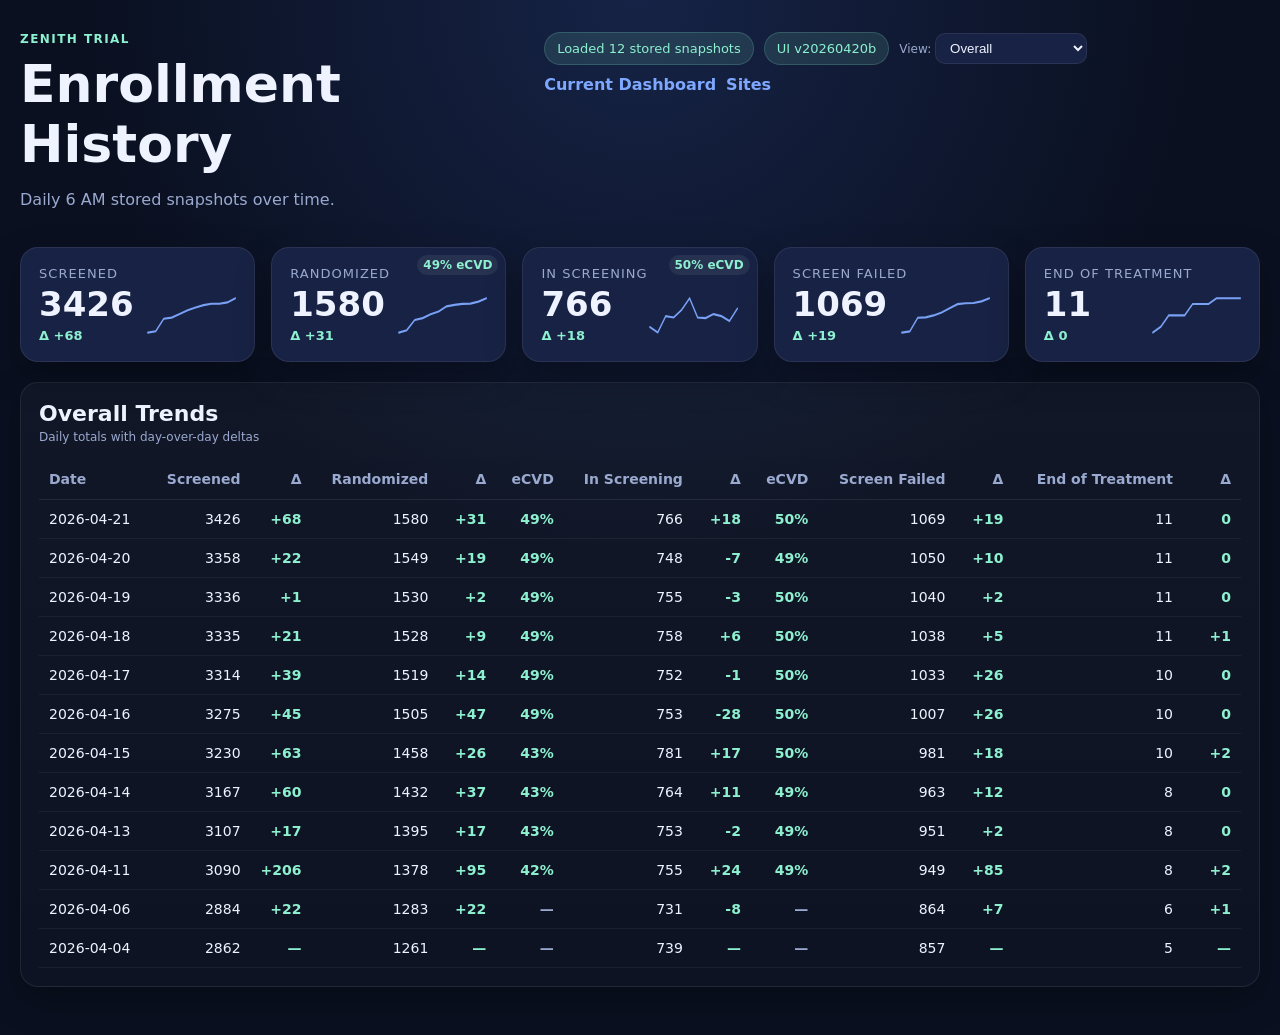
==== history.html @ 69dacec6 "Initial ZENITH dashboard import" ====
<!DOCTYPE html>
<html lang="en">
<head>
  <meta charset="UTF-8" />
  <meta name="viewport" content="width=device-width, initial-scale=1.0" />
  <title>ZENITH Enrollment History</title>
  <link rel="stylesheet" href="./styles.css?v=20260420b" />
</head>
<body>
  <div class="page">
    <header class="hero">
      <div>
        <p class="eyebrow">ZENITH Trial</p>
        <h1>Enrollment History</h1>
        <p class="muted">Daily 6 AM stored snapshots over time.</p>
      </div>
      <div class="hero-side">
        <div class="pill-wrap">
          <div id="history-updated-at" class="pill">Loading history</div>
          <div class="pill small">UI v20260420b</div>
          <label class="muted small">View: <select id="trend-select"></select></label>
          <a href="/" class="refresh-link">Current Dashboard</a>
          <a href="/sites.html" class="refresh-link">Sites</a>
        </div>
      </div>
    </header>

    <section class="summary-grid" id="sparkline-grid"></section>

    <section class="card">
      <div class="card-header">
        <div>
          <h2 id="trend-title">Overall Trends</h2>
          <span id="trend-subtitle" class="muted small">Daily totals with day-over-day deltas</span>
        </div>
      </div>
      <div class="table-wrap">
        <table>
          <thead>
            <tr>
              <th>Date</th>
              <th class="metric-col">Screened</th>
              <th class="delta-col">Δ</th>
              <th class="metric-col">Randomized</th>
              <th class="delta-col">Δ</th>
              <th class="metric-col">eCVD</th>
              <th class="metric-col">In Screening</th>
              <th class="delta-col">Δ</th>
              <th class="metric-col">eCVD</th>
              <th class="metric-col">Screen Failed</th>
              <th class="delta-col">Δ</th>
              <th class="metric-col">End of Treatment</th>
              <th class="delta-col">Δ</th>
            </tr>
          </thead>
          <tbody id="history-body">
            <tr><td colspan="13" class="muted">Loading…</td></tr>
          </tbody>
        </table>
      </div>
    </section>
  </div>

  <script src="./history.js?v=20260420b"></script>
</body>
</html>
---- styles.css ----
:root {
  --bg: #0a1020;
  --panel: #111831;
  --panel2: #182244;
  --text: #eef3ff;
  --muted: #9aa9cf;
  --border: rgba(255,255,255,0.08);
  --accent: #7ea8ff;
  --accent2: #8df0cf;
  --shadow: 0 14px 36px rgba(0,0,0,0.28);
}
* { box-sizing: border-box; }
html, body {
  margin: 0;
  padding: 0;
  background: radial-gradient(circle at top, #162346 0%, var(--bg) 46%);
  color: var(--text);
  font-family: Inter, ui-sans-serif, system-ui, -apple-system, BlinkMacSystemFont, "Segoe UI", sans-serif;
}
.page {
  max-width: 1380px;
  margin: 0 auto;
  padding: 32px 20px 48px;
}
.hero {
  display: flex;
  justify-content: space-between;
  gap: 18px;
  align-items: flex-start;
  margin-bottom: 22px;
}
.eyebrow {
  margin: 0 0 8px;
  text-transform: uppercase;
  letter-spacing: 0.12em;
  color: var(--accent2);
  font-size: 12px;
  font-weight: 800;
}
h1 { margin: 0 0 8px; font-size: clamp(32px, 5vw, 52px); }
h2 { margin: 0; font-size: 22px; }
.muted { color: var(--muted); }
.small { font-size: 12px; }
.pill {
  display: inline-flex;
  align-items: center;
  padding: 8px 12px;
  border-radius: 999px;
  background: rgba(141,240,207,0.12);
  border: 1px solid rgba(141,240,207,0.18);
  color: var(--accent2);
  font-size: 13px;
}

.pill-wrap {
  display: flex;
  align-items: center;
  gap: 10px;
  flex-wrap: wrap;
}

.refresh-link {
  color: var(--accent);
  text-decoration: none;
  font-weight: 700;
}

.refresh-link:hover {
  text-decoration: underline;
}
.summary-grid {
  display: grid;
  grid-template-columns: repeat(5, minmax(0, 1fr));
  gap: 16px;
  margin-bottom: 20px;
}
.card, .summary-card {
  background: linear-gradient(180deg, rgba(255,255,255,0.03), rgba(255,255,255,0.015));
  border: 1px solid var(--border);
  border-radius: 18px;
  box-shadow: var(--shadow);
}
.summary-card {
  padding: 18px;
  background: var(--panel2);
  position: relative;
}
.summary-card-trend {
  display: flex;
  flex-direction: column;
  gap: 3px;
}
.summary-label-full {
  margin-bottom: 0 !important;
}
.summary-row {
  display: flex;
  align-items: center;
  justify-content: space-between;
  gap: 16px;
  min-width: 0;
}
.summary-main {
  min-width: 92px;
  flex: 0 0 92px;
}
.summary-label {
  color: var(--muted);
  font-size: 13px;
  text-transform: uppercase;
  letter-spacing: 0.08em;
  margin-bottom: 10px;
}
.summary-card-corner {
  position: absolute;
  top: 7px;
  right: 7px;
  font-size: 12px;
  font-weight: 800;
  color: var(--accent2);
  text-align: right;
  background-color: #ffffff11;
  padding: 3px 6px;
  border-radius: 10px;
}
.summary-card-corner.hidden {
  display: none;
}
.summary-value {
  font-size: 34px;
  font-weight: 800;
}
.card {
  padding: 18px;
}
.card-header {
  display: flex;
  justify-content: space-between;
  gap: 12px;
  align-items: center;
  margin-bottom: 14px;
}
.table-wrap {
  width: 100%;
  overflow-x: auto;
}
table {
  width: 100%;
  border-collapse: collapse;
  font-size: 14px;
}
thead th {
  text-align: left;
  color: var(--muted);
  font-weight: 700;
  padding: 12px 10px;
  border-bottom: 1px solid var(--border);
}

th.delta-col {
  text-align: right;
  width: 58px;
}

thead th.metric-col {
  text-align: right;
}

.sort-btn {
  appearance: none;
  border: 0;
  background: transparent;
  color: inherit;
  font: inherit;
  font-weight: 700;
  padding: 0;
  cursor: pointer;
}

.sort-btn:hover {
  color: var(--text);
}

th.metric-col {
  text-align: right;
}

th.metric-col .sort-btn {
  width: 100%;
  display: block;
  text-align: right !important;
}

th.metric-col .sort-indicator {
  display: inline-block;
  min-width: 1em;
  margin-left: 4px;
}

.sort-indicator {
  display: inline-block;
  min-width: 1em;
  color: var(--accent2);
}
tbody td {
  padding: 11px 10px;
  border-bottom: 1px solid rgba(255,255,255,0.05);
}
.country-link {
  color: var(--text);
  text-decoration: none;
  font-weight: 700;
}
.country-link:hover {
  color: var(--accent2);
  text-decoration: underline;
}
tbody tr:hover {
  background: rgba(255,255,255,0.03);
}
.number { text-align: right; }
.delta-cell {
  color: var(--accent2);
  font-weight: 700;
}
.delta-cell.down {
  color: #ff9aa8;
}
.delta-cell.blank {
  color: transparent;
}
.ecvd-cell {
  color: var(--accent2);
  font-weight: 700;
}
.ecvd-cell.blank {
  color: var(--muted);
  font-weight: 600;
}
.delta {
  margin-top: 4px;
  color: var(--accent2);
  font-size: 13px;
  font-weight: 700;
}
.delta.down {
  color: #ff9aa8;
}
.sparkline {
  width: 100%;
  height: 56px;
  margin-top: 10px;
  color: var(--accent);
  opacity: 0.95;
}
.sparkline-side {
  width: min(110px, 100%);
  min-width: 0;
  max-width: 110px;
  height: 40px;
  margin-top: 0;
  flex: 0 1 110px;
}
select {
  background: var(--panel2);
  color: var(--text);
  border: 1px solid var(--border);
  border-radius: 10px;
  padding: 6px 10px;
}
@media (max-width: 1100px) {
  .summary-grid { grid-template-columns: repeat(2, minmax(0, 1fr)); }
}
@media (max-width: 720px) {
  .hero { flex-direction: column; }
  .summary-grid { grid-template-columns: 1fr; }
}
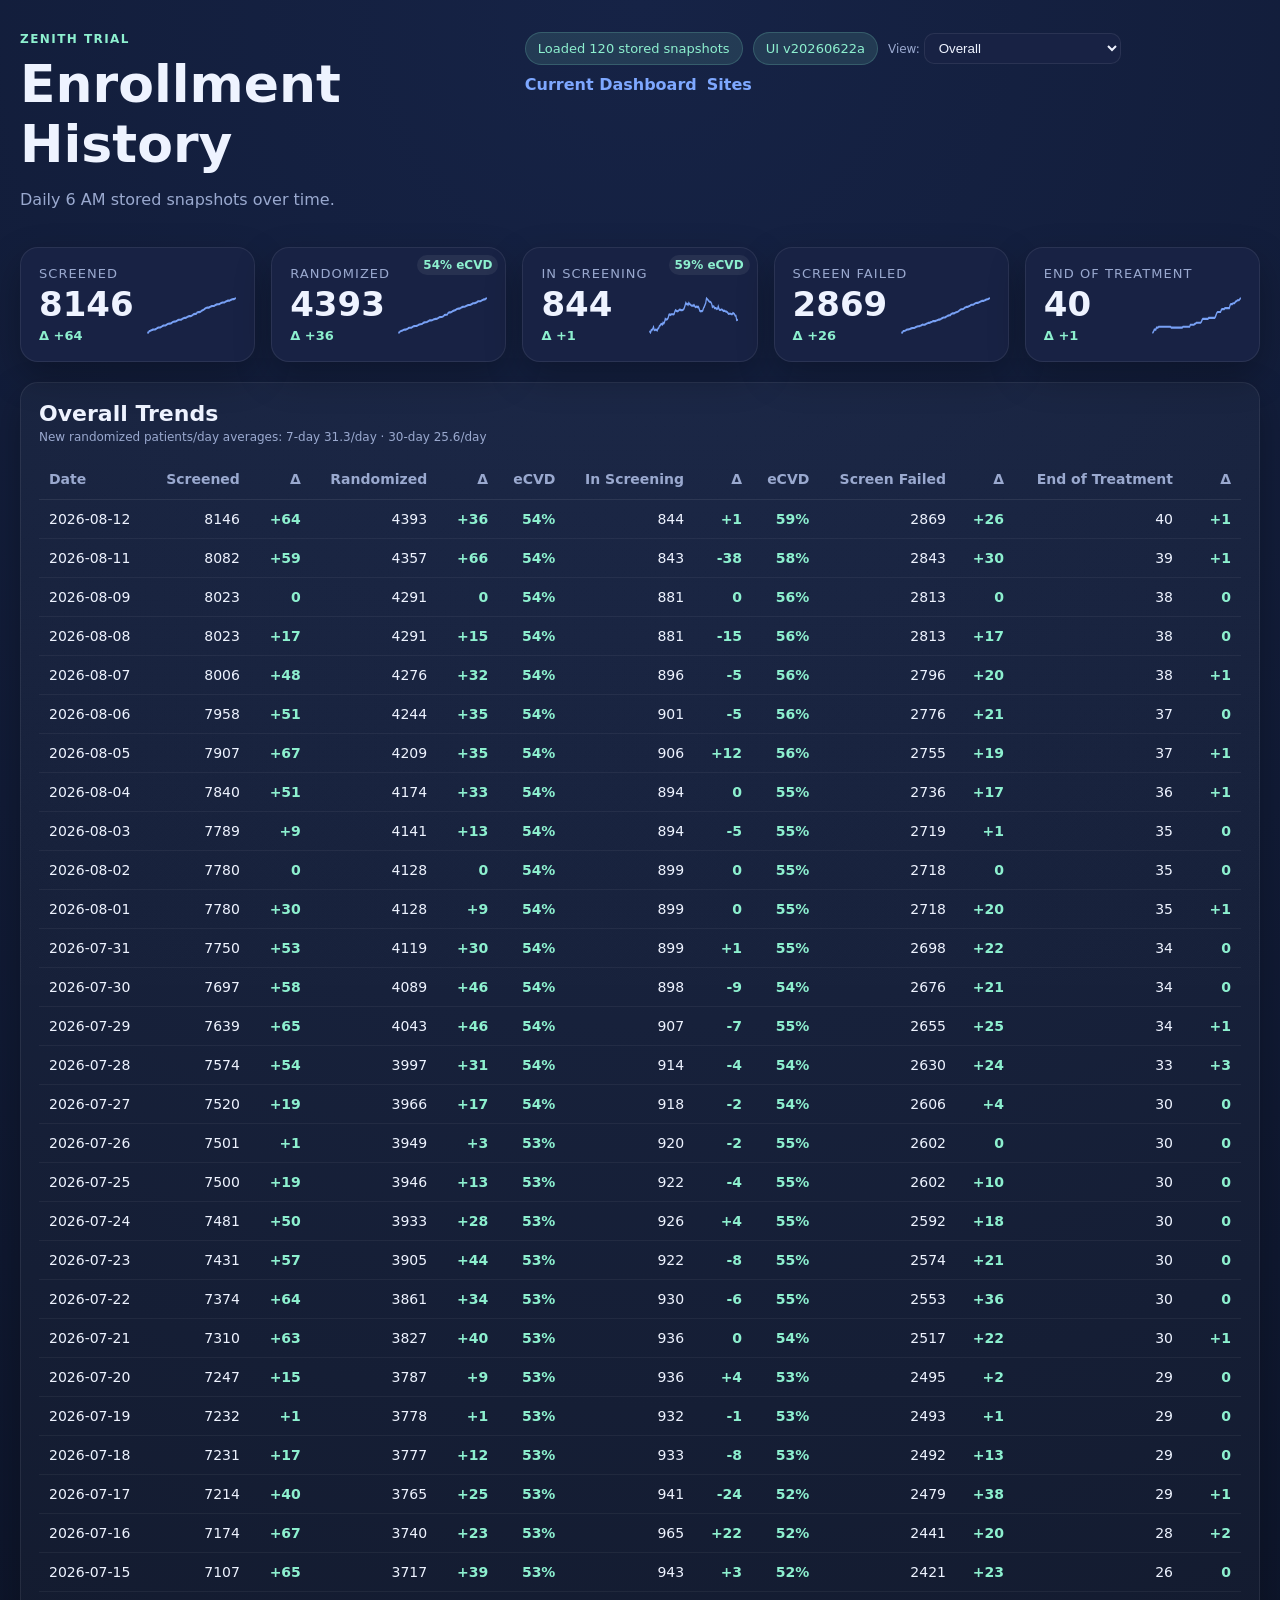
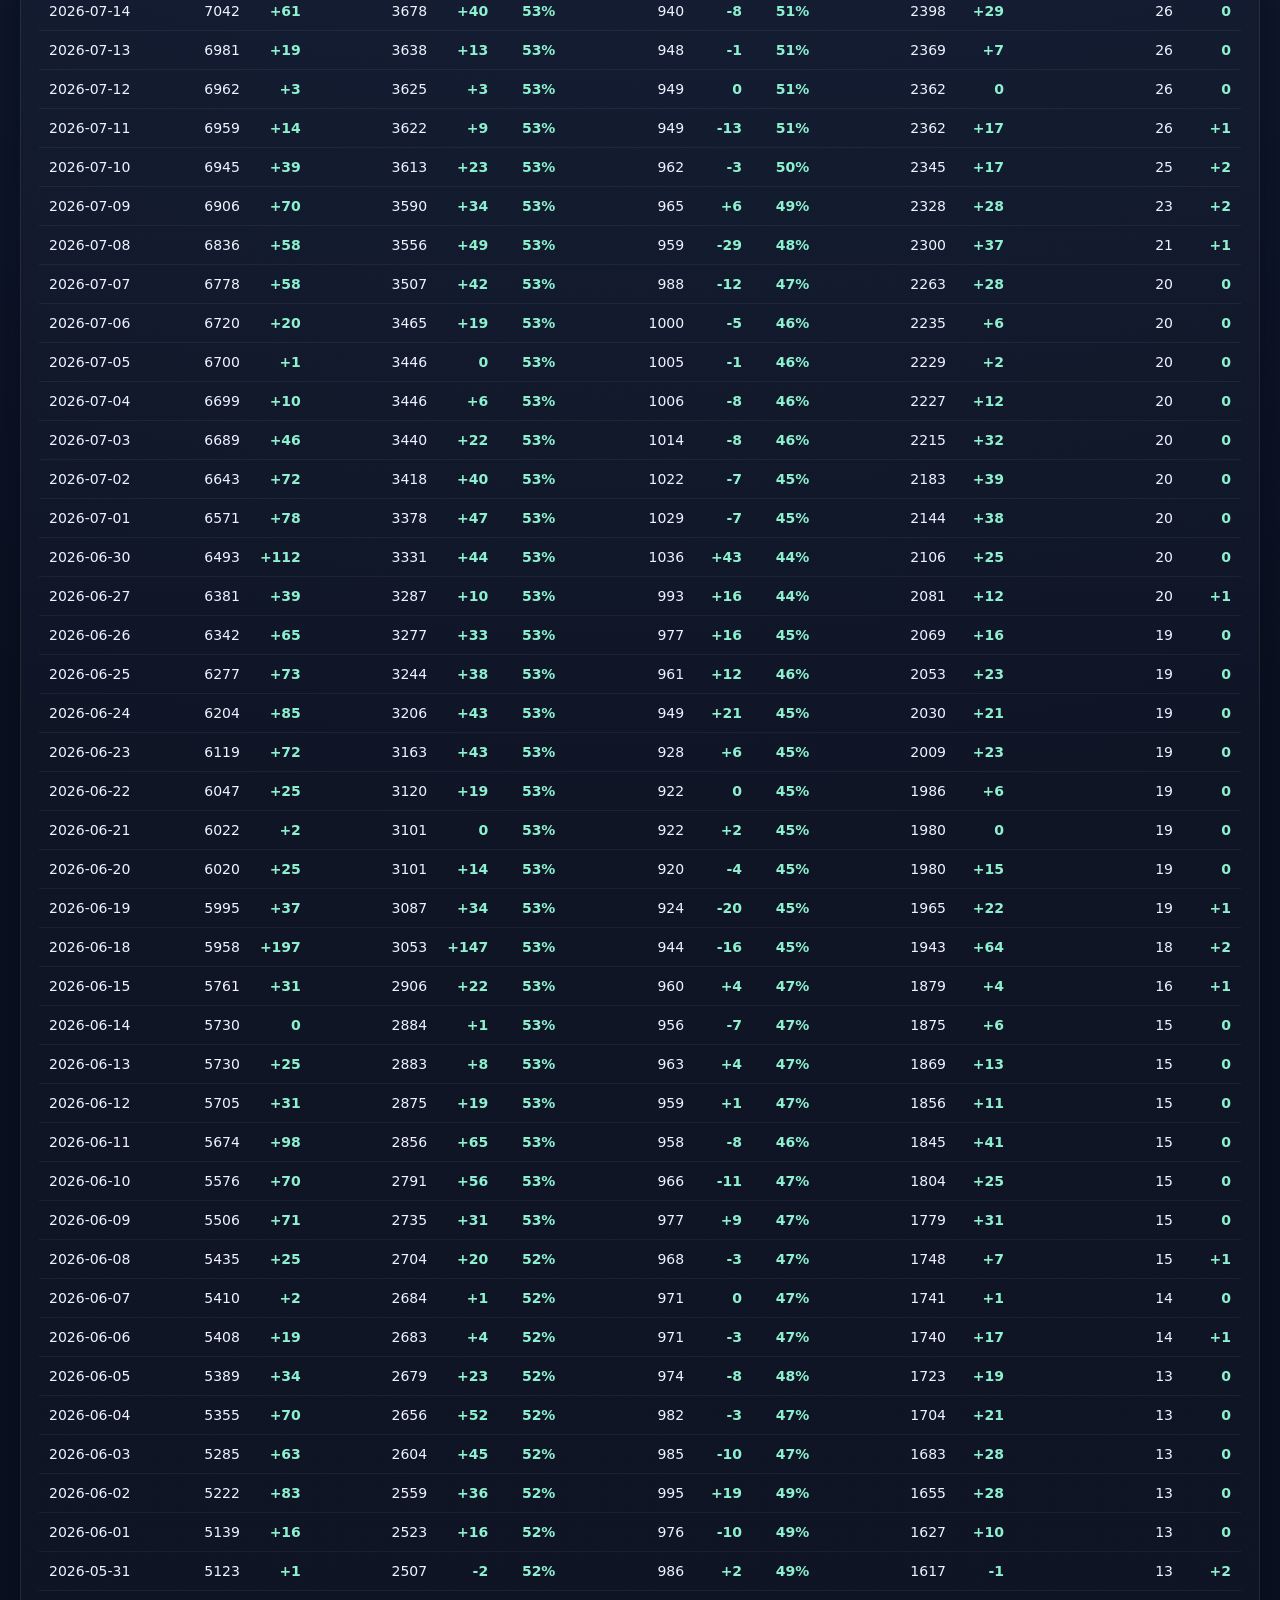
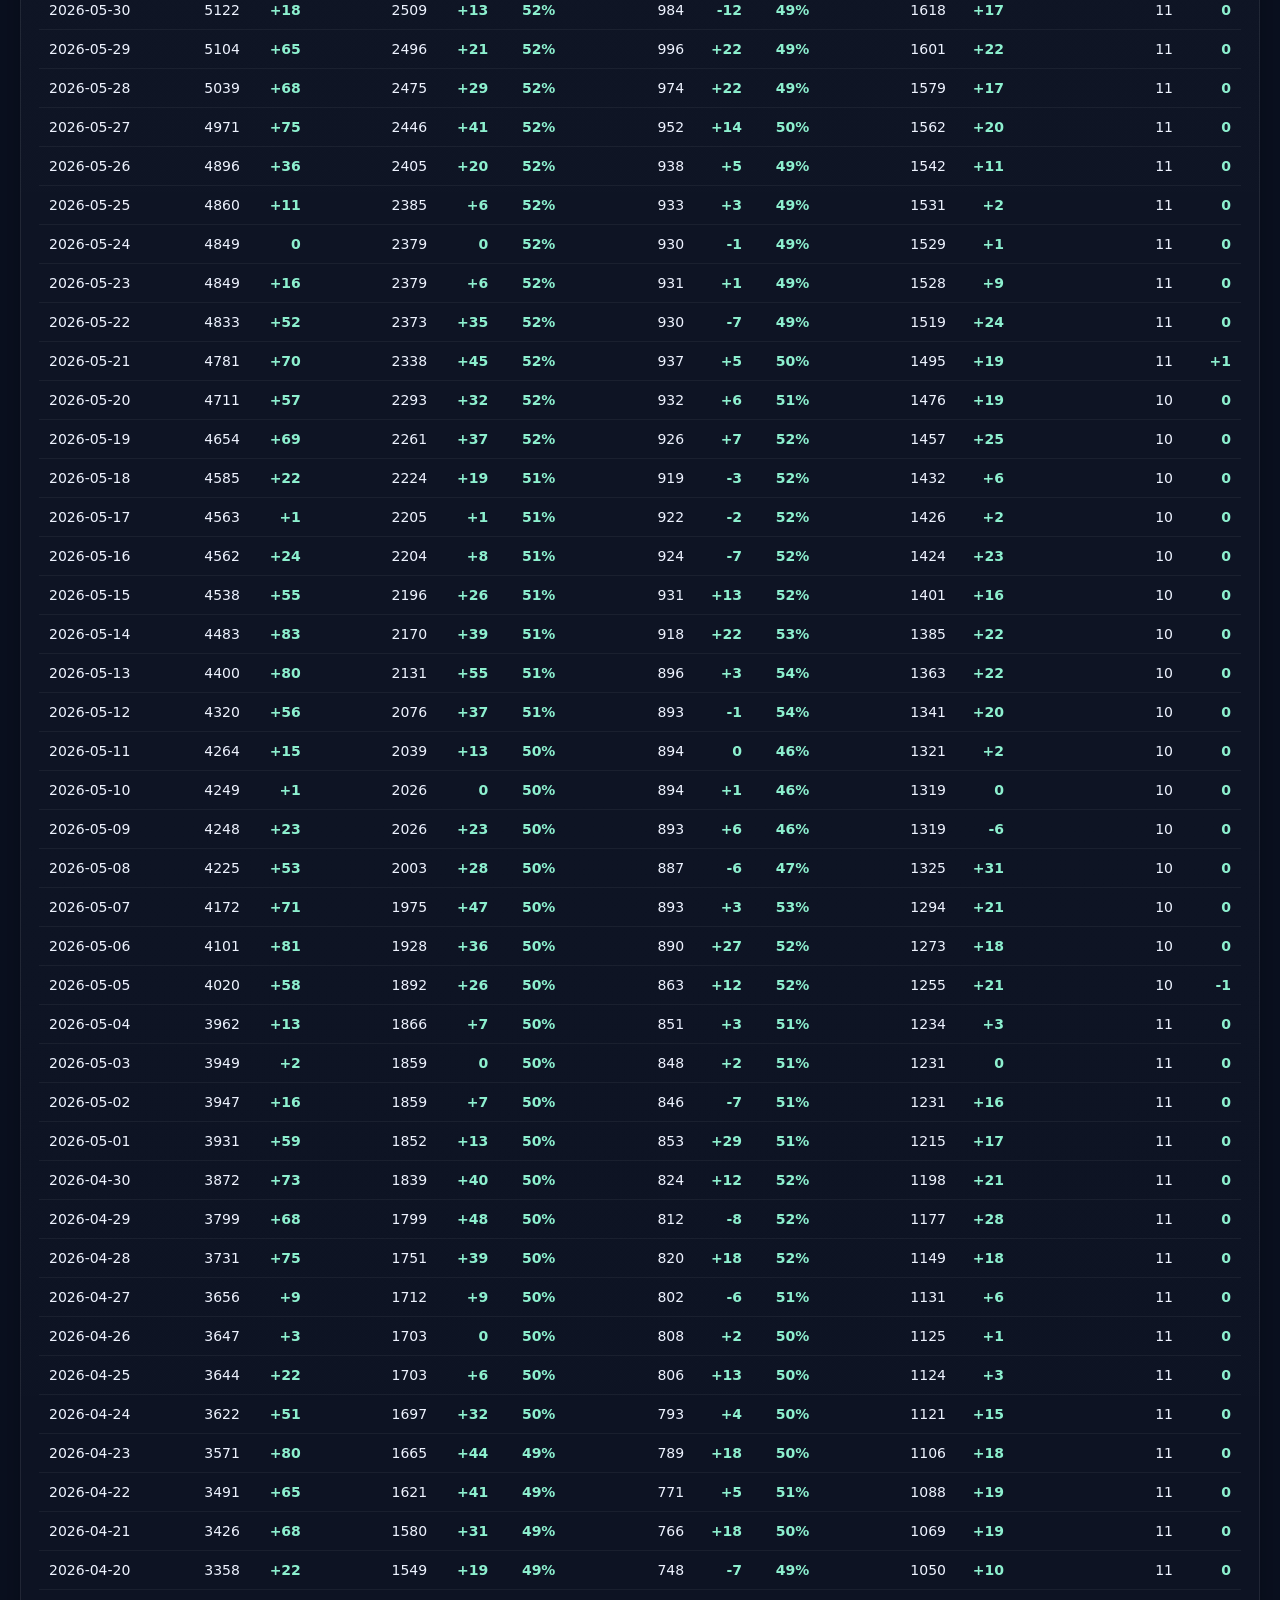
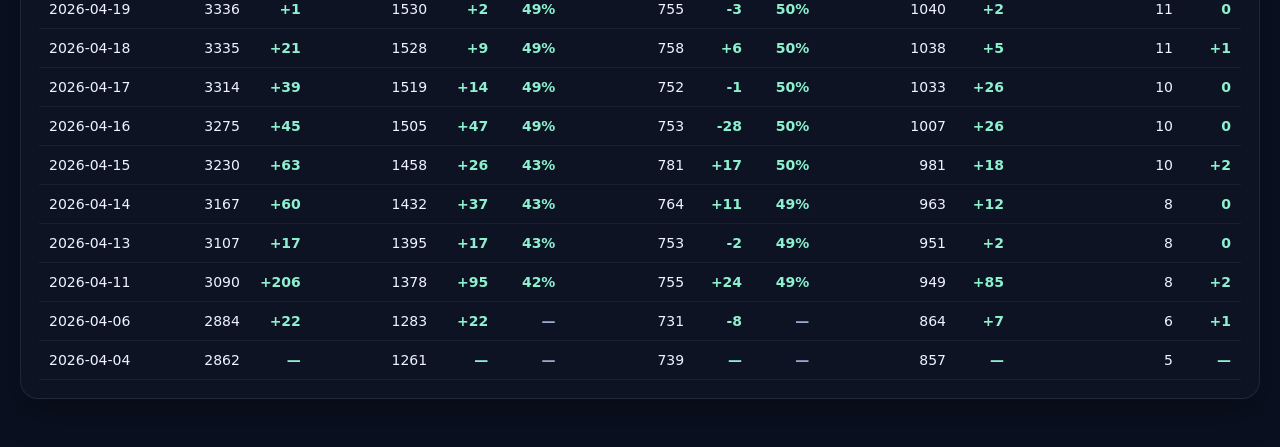
==== commit babf71fb: "Commit live ZENITH dashboard updates" ====
--- a/history.html
+++ b/history.html
@@ -4,7 +4,7 @@
   <meta charset="UTF-8" />
   <meta name="viewport" content="width=device-width, initial-scale=1.0" />
   <title>ZENITH Enrollment History</title>
-  <link rel="stylesheet" href="./styles.css?v=20260420b" />
+  <link rel="stylesheet" href="./styles.css?v=20260622a" />
 </head>
 <body>
   <div class="page">
@@ -17,10 +17,10 @@
       <div class="hero-side">
         <div class="pill-wrap">
           <div id="history-updated-at" class="pill">Loading history</div>
-          <div class="pill small">UI v20260420b</div>
+          <div class="pill small">UI v20260622a</div>
           <label class="muted small">View: <select id="trend-select"></select></label>
           <a href="/" class="refresh-link">Current Dashboard</a>
-          <a href="/sites.html" class="refresh-link">Sites</a>
+          <a href="/sites.html" id="sites-link" class="refresh-link">Sites</a>
         </div>
       </div>
     </header>
@@ -31,7 +31,7 @@
       <div class="card-header">
         <div>
           <h2 id="trend-title">Overall Trends</h2>
-          <span id="trend-subtitle" class="muted small">Daily totals with day-over-day deltas</span>
+          <span id="trend-subtitle" class="muted small">Loading randomized-per-day averages…</span>
         </div>
       </div>
       <div class="table-wrap">
@@ -61,6 +61,6 @@
     </section>
   </div>
 
-  <script src="./history.js?v=20260420b"></script>
+  <script src="./history.js?v=20260622a"></script>
 </body>
 </html>
--- a/styles.css
+++ b/styles.css
@@ -104,6 +104,25 @@
   min-width: 92px;
   flex: 0 0 92px;
 }
+.summary-metrics-card {
+  grid-column: 1 / -1;
+  padding: 16px 18px;
+}
+.summary-metrics {
+  display: grid;
+  grid-template-columns: repeat(4, minmax(0, 1fr));
+  gap: 12px;
+}
+.summary-metric {
+  min-width: 0;
+}
+.summary-metric .summary-label {
+  margin-bottom: 6px;
+}
+.summary-metric-value {
+  font-size: 14px;
+  line-height: 1.35;
+}
 .summary-label {
   color: var(--muted);
   font-size: 13px;
@@ -140,6 +159,30 @@
   align-items: center;
   margin-bottom: 14px;
 }
+.card-header-actions {
+  display: flex;
+  align-items: center;
+  gap: 12px;
+  flex-wrap: wrap;
+  justify-content: flex-end;
+}
+.toggle-pill {
+  display: inline-flex;
+  align-items: center;
+  gap: 8px;
+  padding: 7px 12px;
+  border-radius: 999px;
+  border: 1px solid rgba(126,168,255,0.24);
+  background: rgba(126,168,255,0.08);
+  color: var(--text);
+  font-size: 13px;
+  font-weight: 700;
+  cursor: pointer;
+}
+.toggle-pill input {
+  margin: 0;
+  accent-color: var(--accent2);
+}
 .table-wrap {
   width: 100%;
   overflow-x: auto;
@@ -206,14 +249,43 @@
   padding: 11px 10px;
   border-bottom: 1px solid rgba(255,255,255,0.05);
 }
-.country-link {
-  color: var(--text);
+.country-link,
+.country-link-label {
+  color: var(--text);
+  font-weight: 700;
+}
+.country-link-wrap {
+  display: inline-flex;
+  align-items: center;
+  gap: 8px;
+}
+.country-link-actions {
+  display: inline-flex;
+  align-items: center;
+  gap: 6px;
+  opacity: 0;
+  transform: translateY(1px);
+  transition: opacity 140ms ease, transform 140ms ease;
+}
+tr:hover .country-link-actions,
+.country-link-wrap:hover .country-link-actions,
+.country-link-wrap:focus-within .country-link-actions {
+  opacity: 1;
+  transform: translateY(0);
+}
+.country-icon-link {
+  display: inline-flex;
+  align-items: center;
+  justify-content: center;
+  width: 20px;
+  height: 20px;
+  color: var(--muted);
   text-decoration: none;
-  font-weight: 700;
-}
-.country-link:hover {
-  color: var(--accent2);
-  text-decoration: underline;
+  border-radius: 6px;
+}
+.country-icon-link:hover {
+  color: var(--accent2);
+  background: rgba(141,240,207,0.08);
 }
 tbody tr:hover {
   background: rgba(255,255,255,0.03);
@@ -270,8 +342,17 @@
 }
 @media (max-width: 1100px) {
   .summary-grid { grid-template-columns: repeat(2, minmax(0, 1fr)); }
+  .summary-metrics { grid-template-columns: repeat(2, minmax(0, 1fr)); }
 }
 @media (max-width: 720px) {
   .hero { flex-direction: column; }
   .summary-grid { grid-template-columns: 1fr; }
-}
+  .summary-metrics { grid-template-columns: 1fr; }
+  .card-header {
+    align-items: flex-start;
+    flex-direction: column;
+  }
+  .card-header-actions {
+    justify-content: flex-start;
+  }
+}
